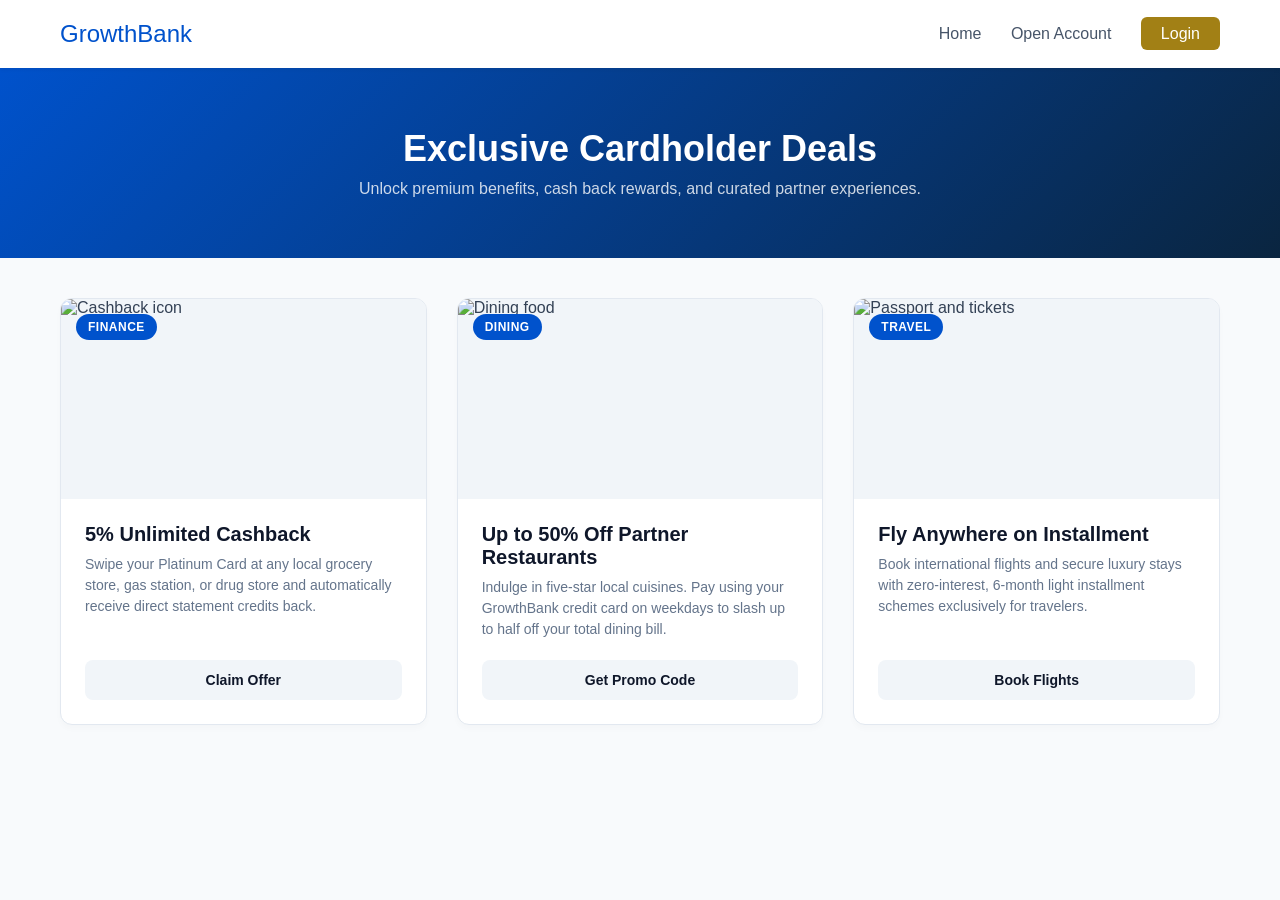
==== promos.html @ 96652cec "Add files via upload" ====
<!DOCTYPE html>
<html lang="en">
<head>
  <meta charset="UTF-8">
  <meta name="viewport" content="width=device-width, initial-scale=1.0">
  <title>Exclusive Promos - GrowthBank</title>
  <!-- Link to your main stylesheet to keep navigation consistent -->
  <link rel="stylesheet" href="style.css">
  
  <style>
    /* Custom page styling for our catalog layout */
    .promo-hero {
      background: linear-gradient(135deg, #0052cc 0%, #0a2540 100%);
      color: white;
      text-align: center;
      padding: 60px 20px;
    }

    .promo-hero h1 {
      font-size: 36px;
      margin-bottom: 10px;
    }

    .promo-hero p {
      opacity: 0.8;
      font-size: 16px;
    }

    /* Merch Grid Layout */
    .catalog-container {
      max-width: 1200px;
      margin: 40px auto;
      padding: 0 20px;
    }

    .merch-grid {
      display: grid;
      grid-template-columns: repeat(auto-fit, minmax(300px, 1fr));
      gap: 30px;
      margin-top: 20px;
    }

    /* Individual Promo/Merch Cards */
    .promo-card {
      background: white;
      border-radius: 12px;
      overflow: hidden;
      border: 1px solid #e2e8f0;
      box-shadow: 0 4px 6px rgba(0,0,0,0.02);
      
      /* Smooth transitions for lift-on-hover */
      transition: transform 0.3s cubic-bezier(0.25, 1, 0.5, 1), box-shadow 0.3s ease;
      display: flex;
      flex-direction: column;
    }

    .promo-card:hover {
      transform: translateY(-8px);
      box-shadow: 0 15px 30px rgba(0, 0, 0, 0.08);
    }

    /* Container for the product/promo image */
    .promo-image-wrapper {
      width: 100%;
      height: 200px;
      overflow: hidden;
      background-color: #f1f5f9;
      position: relative;
    }

    .promo-image {
      width: 100%;
      height: 100%;
      object-fit: cover; /* Ensures the image fills the space without stretching */
      transition: transform 0.5s ease;
    }

    /* Zoom in slightly on the image when hovering over card */
    .promo-card:hover .promo-image {
      transform: scale(1.05);
    }

    /* Category Badge overlayed on card */
    .promo-badge {
      position: absolute;
      top: 15px;
      left: 15px;
      background-color: #0052cc;
      color: white;
      font-size: 12px;
      font-weight: 700;
      padding: 6px 12px;
      border-radius: 20px;
      text-transform: uppercase;
      letter-spacing: 0.5px;
    }

    /* Card Text details */
    .promo-details {
      padding: 24px;
      display: flex;
      flex-direction: column;
      flex-grow: 1; /* Pushes button block to the bottom of cards of unequal heights */
    }

    .promo-title {
      font-size: 20px;
      color: #0f172a;
      margin-bottom: 8px;
      font-weight: 700;
    }

    .promo-desc {
      font-size: 14px;
      color: #64748b;
      line-height: 1.5;
      margin-bottom: 20px;
      flex-grow: 1;
    }

    /* Action button at bottom of card */
    .btn-claim {
      display: inline-block;
      text-align: center;
      background-color: #f1f5f9;
      color: #0f172a;
      text-decoration: none;
      padding: 12px;
      border-radius: 8px;
      font-weight: 600;
      font-size: 14px;
      transition: all 0.2s ease;
    }

    .btn-claim:hover {
      background-color: #0052cc;
      color: white;
    }
  </style>
</head>
<body>

  <!-- Reusable Navigation Header -->
  <header>
    <div class="nav-container">
      <a href="index.html" style="text-decoration: none;" class="logo">GrowthBank</a>
      <nav class="nav-links">
        <a href="index.html">Home</a>
        <a href="apply.html">Open Account</a>
        <a href="#" class="btn-login">Login</a>
      </nav>
    </div>
  </header>

  <!-- Section Hero -->
  <section class="promo-hero">
    <h1>Exclusive Cardholder Deals</h1>
    <p>Unlock premium benefits, cash back rewards, and curated partner experiences.</p>
  </section>

  <!-- Merch / Catalog List -->
  <main class="catalog-container">
    <div class="merch-grid">

      <!-- Item 1: Cashback Promo -->
      <div class="promo-card">
        <div class="promo-image-wrapper">
          <span class="promo-badge">Finance</span>
          <img src="https://encrypted-tbn0.gstatic.com/licensed-image?q=tbn:ANd9GcR19-FsR47HqRNq74CqmzkOMYupkGHQDT2Hvx3E6bwEOaJs6ZN1WgFqaSvOK08GEAHov4UMWUyRCqNEVRc" alt="Cashback icon" class="promo-image">
        </div>
        <div class="promo-details">
          <h3 class="promo-title">5% Unlimited Cashback</h3>
          <p class="promo-desc">Swipe your Platinum Card at any local grocery store, gas station, or drug store and automatically receive direct statement credits back.</p>
          <a href="#" class="btn-claim" onclick="alert('Promo code ACTIVATED! Swipe with your Platinum Card.')">Claim Offer</a>
        </div>
      </div>

      <!-- Item 2: Dining Discount -->
      <div class="promo-card">
        <div class="promo-image-wrapper">
          <span class="promo-badge">Dining</span>
          <img src="https://encrypted-tbn3.gstatic.com/licensed-image?q=tbn:ANd9GcQivpa-aKoVG-8dG-dtFF2HBvaqybVsT1ZPE1hhK2RX4AbjdN9z2SDm0Kb6MPuuxXoVohNVVoEOndScUf4" alt="Dining food" class="promo-image">
        </div>
        <div class="promo-details">
          <h3 class="promo-title">Up to 50% Off Partner Restaurants</h3>
          <p class="promo-desc">Indulge in five-star local cuisines. Pay using your GrowthBank credit card on weekdays to slash up to half off your total dining bill.</p>
          <a href="#" class="btn-claim" onclick="alert('Use code: GROWTHDINING50 during checkout.')">Get Promo Code</a>
        </div>
      </div>

      <!-- Item 3: Travel Promo -->
      <div class="promo-card">
        <div class="promo-image-wrapper">
          <span class="promo-badge">Travel</span>
          <img src="https://encrypted-tbn0.gstatic.com/licensed-image?q=tbn:ANd9GcQhMafg8qW_9uUblAGQTCvV2sF5S0hNUxJbnr_7AvYwy-ilBrCy9INEvRRdV29Zpyn1Gw5nInkmeuXunYc" alt="Passport and tickets" class="promo-image">
        </div>
        <div class="promo-details">
          <h3 class="promo-title">Fly Anywhere on Installment</h3>
          <p class="promo-desc">Book international flights and secure luxury stays with zero-interest, 6-month light installment schemes exclusively for travelers.</p>
          <a href="#" class="btn-claim" onclick="alert('Redirecting to partner airlines landing booking system...')">Book Flights</a>
        </div>
      </div>

    </div>
  </main>

</body>
</html>
---- style.css ----
/* ==========================================================================
   GLOBAL STYLE RESET & ARCHITECTURE
   ========================================================================== */
* {
  margin: 0;
  padding: 0;
  box-sizing: border-box; /* Ensures padding does not break item sizing calculations */
  font-family: 'Segoe UI', Tahoma, Geneva, Verdana, sans-serif;
}

body {
  background-color: #f8fafc; /* Subtle off-white background */
  color: #334155;            /* Deep slate gray text for optimal readability */
  overflow-x: hidden;        /* Prevents horizontal layout breakage on small screens */
}

/* ==========================================================================
   NAVIGATION ENGINE
   ========================================================================== */
header {
  background-color: #ffffff;
  box-shadow: 0 2px 4px rgba(0,0,0,0.05);
  position: sticky; /* Locks navbar to the top of screen as the user scrolls down */
  top: 0;
  z-index: 100;    /* Guarantees the header stays stacked above all body items */
}

.nav-container {
  max-width: 1200px;
  margin: 0 auto;
  padding: 20px;
  display: flex;
  justify-content: space-between;
  align-items: center;
}

.section-image {
  flex: 1;
  max-width: 50%;
  height: auto;
  border-radius: 8px;
  /* Optional: gives the picture a subtle shadow matching the bank aesthetic */
  box-shadow: 0 10px 20px rgba(0, 0, 0, 0.05); 
}

.logo {
  font-size: 24px;
  font-weight: 50;
  color: #0052cc; /* Signature Banking Royal Blue */
}

.nav-links a {
  text-decoration: none;
  color: #475569;
  margin-left: 25px;
  font-weight: 500;
  transition: color 0.2s ease; /* Fluid color transitions on text hover */
}

.nav-links a:hover {
  color: #a28015;
}

.btn-login {
  background-color: #a28015;
  color: white !important;
  padding: 8px 20px;
  border-radius: 6px;
}

/* ==========================================================================
   HERO DISPLAY BANNER
   ========================================================================== */
.hero {
  background: linear-gradient(135deg, #0052cc 0%, #002244 100%); /* Deep rich banking gradient */
  color: white;
  padding: 100px 20px;
  text-align: center;
}

.hero-content {
  max-width: 800px;
  margin: 0 auto;
}

.hero h1 {
  font-size: 48px;
  margin-bottom: 20px;
}

.hero p {
  font-size: 18px;
  opacity: 0.9;
  margin-bottom: 40px;
}

/* ==========================================================================
   INTERACTIVE GRID MECHANICS (THE HOVER ACTION)
   ========================================================================== */
.features-container {
  max-width: 1200px;
  margin: -60px auto 60px auto; /* A negative margin draws the boxes vertically above the hero */
  padding: 0 20px;
  display: grid;
  grid-template-columns: repeat(auto-fit, minmax(250px, 1fr)); /* Fully responsive automated columns */
  gap: 25px;
}

.card {
  background: white;
  padding: 30px;
  border-radius: 12px;
  box-shadow: 0 4px 6px rgba(0, 0, 0, 0.05);
  text-align: center;
  cursor: pointer;
  
  /* 
     THE HOVER EFFECT ENGINE: 
     - "transform" enables the element's actual position shift.
     - "box-shadow" handles the depth illumination changes.
     - "cubic-bezier" acts like a virtual physics dampener (fast start, smooth floating peak deceleration).
  */
  transition: transform 0.35s cubic-bezier(0.25, 1, 0.5, 1), box-shadow 0.35s ease;
}

.card h3 {
  color: #0f172a;
  margin-bottom: 12px;
}

.card p {
  font-size: 14px;
  color: #64748b;
}

/* Fired immediately when user hovers their mouse pointer onto the element */
.card:hover {
  transform: translateY(-12px);          /* Moves card up along Y-axis exactly 12 pixels */
  box-shadow: 0 20px 30px rgba(0, 82, 204, 0.15); /* Expands shadow outwards to simulate physical depth */
}

/* ==========================================================================
   SCROLL-DRIVEN ANIMATION BASELINE ARCHITECTURE
   ========================================================================== */
.scroll-section {
  max-width: 1000px;
  margin: 100px auto;
  padding: 0 20px;
  display: flex;
  align-items: center;
  gap: 50px;
}

/* Alternates structural position layout for even-numbered section items */
.scroll-section:nth-child(even) {
  flex-direction: row-reverse;
}

.section-text {
  flex: 1;
}

.section-text h2 {
  font-size: 32px;
  color: #0f172a;
  margin-bottom: 15px;
}

.section-image-placeholder {
  flex: 1;
  height: 300px;
  background-color: #cbd5e1;
  border-radius: 12px;
  display: flex;
  align-items: center;
  justify-content: center;
  color: #475569;
  font-weight: 600;
}

/*
   SCROLL TRANSITION STATE 1: INITIAL PASSIVE STATE
   The item starts entirely translucent and is physically offset 50px below where it should live.
*/
.reveal {
  opacity: 0;
  transform: translateY(50px);
  transition: opacity 0.8s ease, transform 0.8s cubic-bezier(0.25, 1, 0.5, 1);
}

/*
   SCROLL TRANSITION STATE 2: ACTIVE ANIMATING STATE
   Injected via JavaScript tracking engine. Brings item to solid visibility and structural alignment.
*/
.reveal.is-visible {
  opacity: 1;
  transform: translateY(0);
}
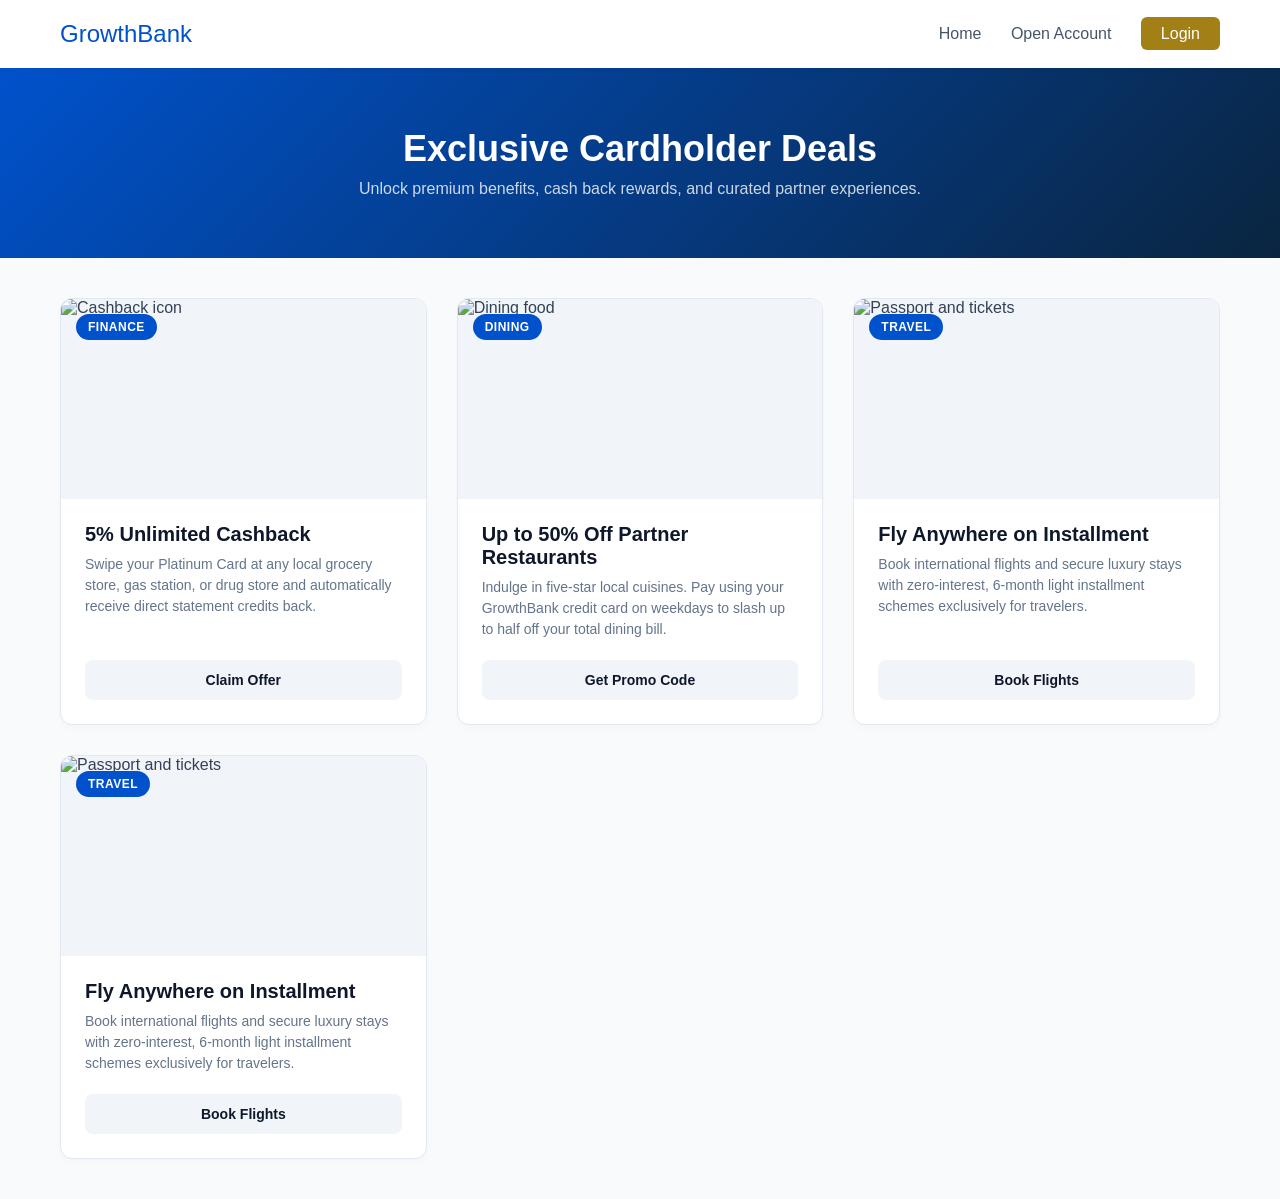
==== commit 658917f2: "Update promos.html" ====
--- a/promos.html
+++ b/promos.html
@@ -13,7 +13,7 @@
       background: linear-gradient(135deg, #0052cc 0%, #0a2540 100%);
       color: white;
       text-align: center;
-      padding: 60px 20px;
+      padding: 60px 80px;
     }
 
     .promo-hero h1 {
@@ -201,8 +201,21 @@
         </div>
       </div>
 
+      <!-- Item 3: Travel Promo -->
+      <div class="promo-card">
+        <div class="promo-image-wrapper">
+          <span class="promo-badge">Travel</span>
+          <img src="https://encrypted-tbn0.gstatic.com/licensed-image?q=tbn:ANd9GcQhMafg8qW_9uUblAGQTCvV2sF5S0hNUxJbnr_7AvYwy-ilBrCy9INEvRRdV29Zpyn1Gw5nInkmeuXunYc" alt="Passport and tickets" class="promo-image">
+        </div>
+        <div class="promo-details">
+          <h3 class="promo-title">Fly Anywhere on Installment</h3>
+          <p class="promo-desc">Book international flights and secure luxury stays with zero-interest, 6-month light installment schemes exclusively for travelers.</p>
+          <a href="#" class="btn-claim" onclick="alert('Redirecting to partner airlines landing booking system...')">Book Flights</a>
+        </div>
+      </div>
+
     </div>
   </main>
 
 </body>
-</html>+</html>
--- a/style.css
+++ b/style.css
@@ -36,7 +36,7 @@
 
 .section-image {
   flex: 1;
-  max-width: 50%;
+  max-width: 100%;
   height: auto;
   border-radius: 8px;
   /* Optional: gives the picture a subtle shadow matching the bank aesthetic */
